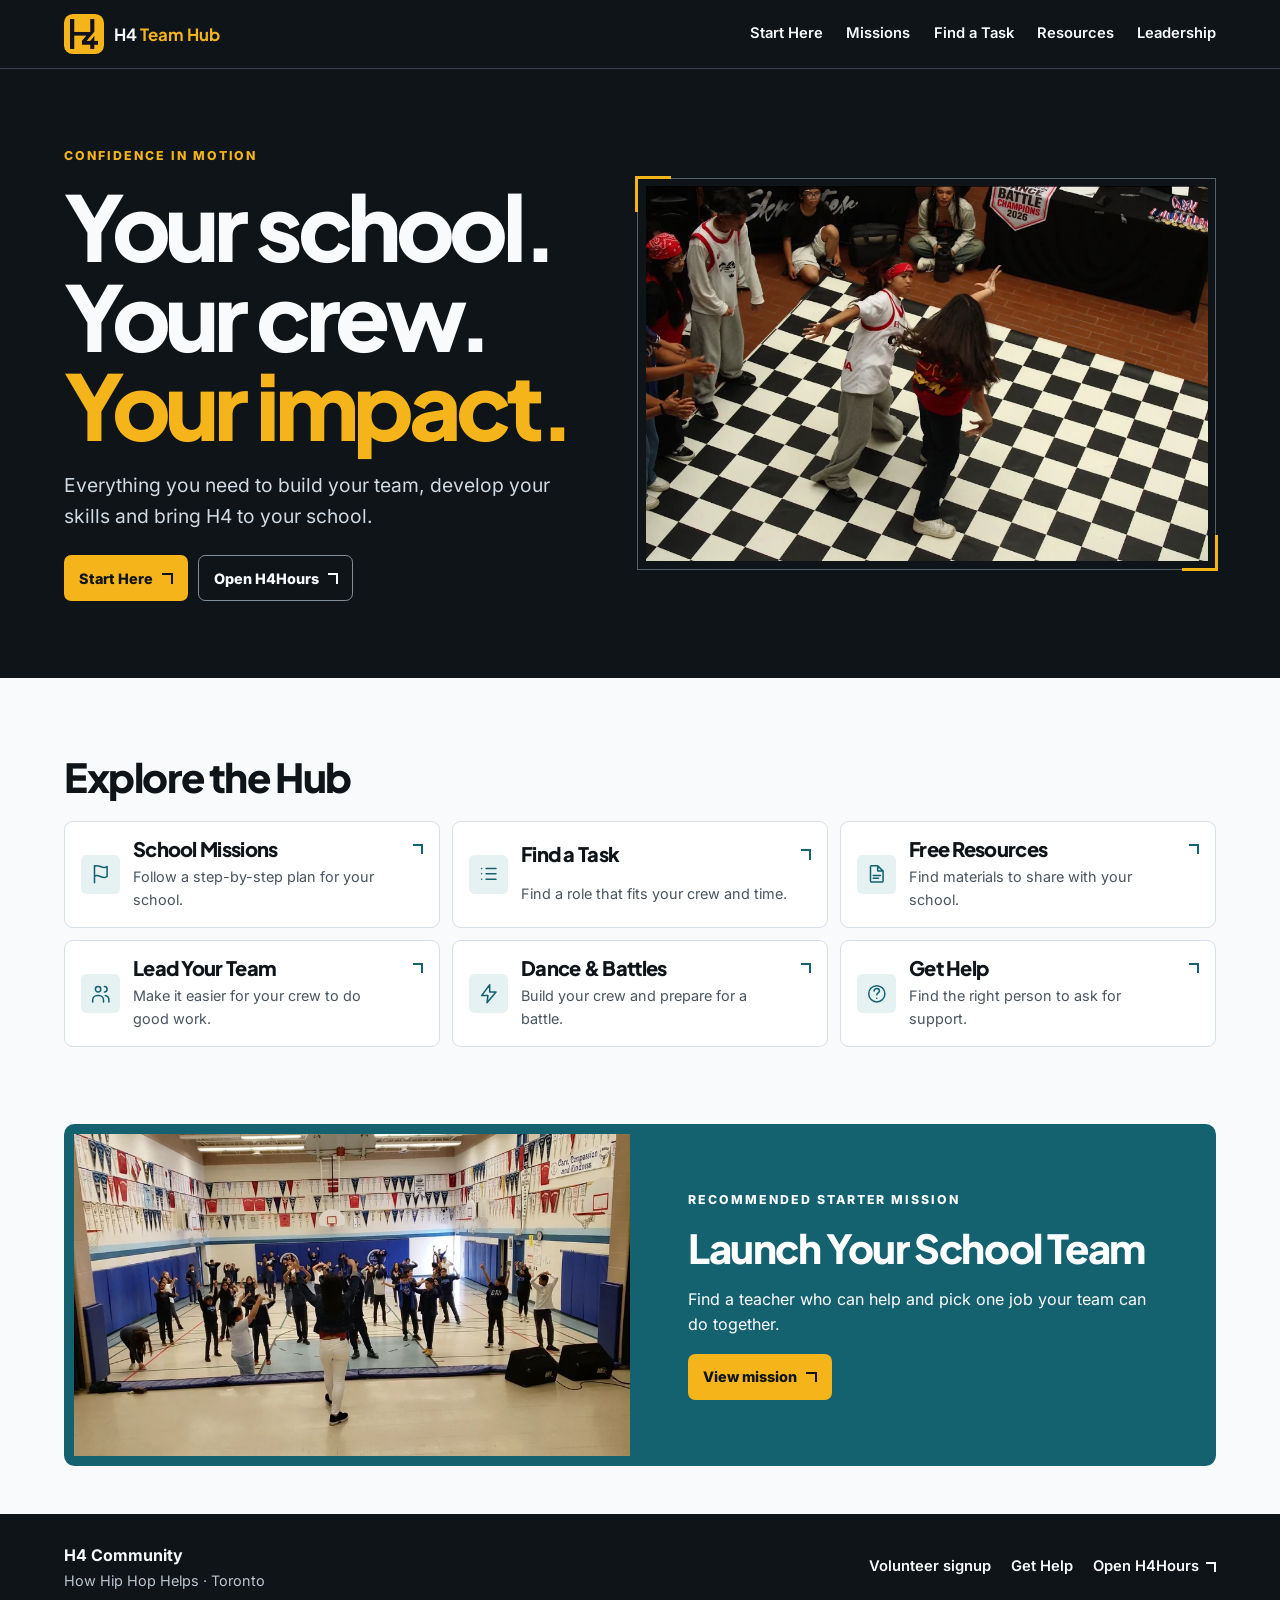
==== h4team/index.html @ 639a9986 "Add H4 Team Hub for the student volunteer pilot" ====
<!doctype html>
<html lang="en">
<head>
  <meta charset="utf-8">
  <meta name="viewport" content="width=device-width, initial-scale=1">
  <meta name="description" content="Everything you need to build your team, develop your skills and bring H4 to your school.">
  <title>Your school. Your crew. Your impact. | H4 Team Hub</title>
  <link rel="icon" href="/favicon.ico">
  <link rel="stylesheet" href="/h4team/assets/hub.css">
  <script type="module" src="/h4team/assets/hub.js"></script>
</head>
<body data-page="home">
  <a class="skip" href="#main">Skip to content</a>
  <header class="site-header">
    <div class="wrap header-inner">
      <a class="brand" href="/h4team/" aria-label="H4 Team Hub home">
        <img src="/h4team/assets/logo.webp" alt="" width="40" height="40">
        <span>H4 <strong>Team Hub</strong></span>
      </a>
      <nav class="desktop-nav" aria-label="Main navigation"><a href="/h4team/start/">Start Here</a>
<a href="/h4team/missions/">Missions</a>
<a href="/h4team/tasks/">Find a Task</a>
<a href="/h4team/resources/">Resources</a>
<a href="/h4team/lead/">Leadership</a></nav>
      <details class="mobile-nav">
        <summary>Menu <span class="icon-menu" aria-hidden="true"></span></summary>
        <nav aria-label="Mobile navigation"><a href="/h4team/start/">Start Here</a>
<a href="/h4team/missions/">Missions</a>
<a href="/h4team/tasks/">Find a Task</a>
<a href="/h4team/resources/">Resources</a>
<a href="/h4team/lead/">Leadership</a></nav>
      </details>
    </div>
  </header>
  <main id="main">

    <section class="home-hero">
      <div class="wrap hero-grid">
        <div class="hero-copy">
          <p class="eyebrow">Confidence in motion</p>
          <h1>Your school.<br>Your crew.<br><em>Your impact.</em></h1>
          <p>Everything you need to build your team, develop your skills and bring H4 to your school.</p>
          <div class="actions"><a class="button" href="start/">Start Here <span class="icon-arrow" aria-hidden="true"></span></a> <a class="button button-outline" href="https://h4hours.org/">Open H4Hours <span class="icon-arrow" aria-hidden="true"></span></a></div>
        </div>
        <figure class="hero-photo">
          <img src="assets/showcase.webp" alt="Overhead view of an H4 dance circle" width="975" height="651" fetchpriority="high">
        </figure>
      </div>
    </section>


    <section class="section wrap" aria-labelledby="explore">
      <h2 id="explore">Explore the Hub</h2>
      <div class="destinations"><a class="destination" href="missions/"><span class="tile-icon"><svg viewBox="0 0 24 24" fill="none" stroke="currentColor" stroke-width="1.7" stroke-linecap="round" stroke-linejoin="round" aria-hidden="true"><path d="M5 22V3m0 1c4-4 9 4 14 0v11c-5 4-10-4-14 0"/></svg></span><h3>School Missions</h3><p>Follow a step-by-step plan for your school.</p><span class="icon-arrow" aria-hidden="true"></span></a>
<a class="destination" href="tasks/"><span class="tile-icon"><svg viewBox="0 0 24 24" fill="none" stroke="currentColor" stroke-width="1.7" stroke-linecap="round" stroke-linejoin="round" aria-hidden="true"><path d="M9 6h11M9 12h11M9 18h11M4 6h.01M4 12h.01M4 18h.01"/></svg></span><h3>Find a Task</h3><p>Find a role that fits your crew and time.</p><span class="icon-arrow" aria-hidden="true"></span></a>
<a class="destination" href="resources/"><span class="tile-icon"><svg viewBox="0 0 24 24" fill="none" stroke="currentColor" stroke-width="1.7" stroke-linecap="round" stroke-linejoin="round" aria-hidden="true"><path d="M13 3H6a1 1 0 0 0-1 1v16a1 1 0 0 0 1 1h12a1 1 0 0 0 1-1V9Zm0 0v6h6M8 14h8M8 17h6"/></svg></span><h3>Free Resources</h3><p>Find materials to share with your school.</p><span class="icon-arrow" aria-hidden="true"></span></a>
<a class="destination" href="lead/"><span class="tile-icon"><svg viewBox="0 0 24 24" fill="none" stroke="currentColor" stroke-width="1.7" stroke-linecap="round" stroke-linejoin="round" aria-hidden="true"><circle cx="9" cy="7" r="3"/><path d="M3 21v-2a5 5 0 0 1 5-5h2a5 5 0 0 1 5 5v2M16 4a3 3 0 0 1 0 6m1 4a5 5 0 0 1 4 5v2"/></svg></span><h3>Lead Your Team</h3><p>Make it easier for your crew to do good work.</p><span class="icon-arrow" aria-hidden="true"></span></a>
<a class="destination" href="guides/#build-a-school-dance-crew"><span class="tile-icon"><svg viewBox="0 0 24 24" fill="none" stroke="currentColor" stroke-width="1.7" stroke-linecap="round" stroke-linejoin="round" aria-hidden="true"><path d="m13 2-9 12h7l-1 8 10-12h-7z"/></svg></span><h3>Dance &amp; Battles</h3><p>Build your crew and prepare for a battle.</p><span class="icon-arrow" aria-hidden="true"></span></a>
<a class="destination" href="help/"><span class="tile-icon"><svg viewBox="0 0 24 24" fill="none" stroke="currentColor" stroke-width="1.7" stroke-linecap="round" stroke-linejoin="round" aria-hidden="true"><circle cx="12" cy="12" r="9"/><path d="M9 9a3 3 0 0 1 6 0c0 2-3 2-3 4m0 4h.01"/></svg></span><h3>Get Help</h3><p>Find the right person to ask for support.</p><span class="icon-arrow" aria-hidden="true"></span></a></div>
    </section>
    <section class="wrap section starter">
      <div class="starter-photo"><img src="assets/workshop.webp" alt="H4 workshop participants practising together" width="900" height="521" loading="lazy"></div>
      <div class="starter-copy">
        <p class="eyebrow">Recommended starter mission</p>
        <h2>Launch Your School Team</h2>
        <p>Find a teacher who can help and pick one job your team can do together.</p>
        <a class="button" href="missions/#launch-your-school-team">View mission <span class="icon-arrow" aria-hidden="true"></span></a>
      </div>
    </section>

  </main>
  <footer class="site-footer">
    <div class="wrap footer-inner">
      <div><strong>H4 Community</strong><p>How Hip Hop Helps · Toronto</p></div>
      <nav aria-label="Footer navigation">
        <a href="/">Volunteer signup</a>
        <a href="/h4team/help/">Get Help</a>
        <a href="https://h4hours.org/">Open H4Hours <span class="icon-arrow" aria-hidden="true"></span></a>
      </nav>
    </div>
  </footer>
</body>
</html>
---- h4team/assets/hub.css ----
@font-face {
  font-family: Inter;
  src: url("inter.woff2") format("woff2");
  font-style: normal;
  font-weight: 100 900;
  font-display: swap;
}
@font-face {
  font-family: "Plus Jakarta Sans";
  src: url("plus-jakarta-sans.woff2") format("woff2");
  font-style: normal;
  font-weight: 200 800;
  font-display: swap;
}


:root {
  color-scheme: light;
  --ink: #0f1419;
  --charcoal: #171e26;
  --gold: #f4b41a;
  --teal: #146170;
  --paper: #f8fafc;
  --muted: #49545e;
  --line: #d6dfe6;
  --heading: "Plus Jakarta Sans", system-ui, sans-serif;
  font: 100%/1.6 Inter, system-ui, sans-serif;
  color: var(--ink);
  background: var(--paper);
}

*, *::before, *::after { box-sizing: border-box; }
body { margin: 0; }
img { display: block; max-width: 100%; height: auto; }
a { color: var(--teal); text-underline-offset: .18em; }
button, input, select, textarea { font: inherit; }
button, summary { cursor: pointer; }
:focus-visible { outline: 3px solid #267689; outline-offset: 4px; }
.site-header :focus-visible, .site-footer :focus-visible, .home-hero :focus-visible, .page-head :focus-visible { outline-color: var(--gold); }
[id] { scroll-margin-top: 1.25rem; }
h1, h2, h3 { font-family: var(--heading); line-height: 1.12; font-weight: 800; margin: 0; letter-spacing: -.035em; }
h2 { font-size: clamp(1.65rem, 4vw, 2.5rem); }
h3 { font-size: 1.25rem; }
p { margin: .75em 0; }
.wrap { width: min(100% - 2rem, 72rem); margin-inline: auto; }
.narrow { max-width: 46rem; }
.section { padding-block: clamp(2.2rem, 6vw, 5rem); }
.narrow > h2:not(:first-child) { margin-top: 2rem; }
.panel-body a, .guide a { overflow-wrap: anywhere; }
.skip { position: absolute; left: 1rem; top: .5rem; z-index: 5; transform: translateY(-200%); background: var(--gold); color: var(--ink); padding: .65rem 1rem; }
.skip:focus { transform: none; }

.site-header, .site-footer { color: var(--paper); background: var(--ink); }
.site-header { border-bottom: 1px solid #37424d; }
.header-inner, .footer-inner { display: flex; flex-wrap: wrap; justify-content: space-between; align-items: center; gap: 1rem; }
.header-inner { min-height: 4.25rem; position: relative; }
.brand { display: inline-flex; align-items: center; gap: .65rem; font: 700 1.05rem var(--heading); color: var(--paper); text-decoration: none; }
.brand img { width: 40px; height: 40px; padding: .25rem; background: var(--gold); border-radius: .55rem; }
.brand strong { color: var(--gold); }
.desktop-nav { display: none; }
.site-header nav a, .site-footer nav a { display: inline-flex; align-items: center; min-height: 44px; color: var(--paper); font-size: .92rem; font-weight: 600; text-decoration: none; }
.site-header nav a:hover, .site-header nav [aria-current], .site-footer nav a:hover { color: var(--gold); }
.mobile-nav summary { list-style: none; min-height: 44px; display: flex; align-items: center; gap: .55rem; padding: 0 .75rem; border: 1px solid #59626a; border-radius: .45rem; font-size: .9rem; font-weight: 700; }
.mobile-nav summary::-webkit-details-marker { display: none; }
.mobile-nav nav { position: absolute; z-index: 3; left: 0; right: 0; top: calc(100% - .15rem); padding: .5rem; border: 1px solid #59626a; border-radius: .5rem; background: var(--charcoal); box-shadow: 0 .8rem 1.5rem #0f141932; }
.mobile-nav nav a { display: flex; padding-inline: .8rem; border-radius: .25rem; }
.mobile-nav nav a:hover { background: var(--ink); }
.site-footer { padding-block: 1.8rem; margin-top: 1rem; }
.site-footer p { margin: 0; font-size: .9rem; color: #bac5ce; }
.site-footer nav { display: flex; flex-wrap: wrap; gap: 0 1.25rem; }

.home-hero, .page-head { background: var(--ink); color: var(--paper); }
.hero-grid { display: grid; gap: 1.75rem; align-items: center; padding-block: clamp(2.3rem, 6vw, 5rem); }
.hero-copy h1 { font-size: clamp(2.55rem, 8vw, 5.65rem); line-height: .99; letter-spacing: -.06em; word-spacing: .025em; }
.hero-copy em { color: var(--gold); font-style: normal; }
.hero-copy > p:not(.eyebrow), .page-head p { color: #cfdae2; max-width: 43ch; font-size: clamp(1rem, 2.3vw, 1.2rem); margin-block: 1.25rem 1.5rem; }
.eyebrow { color: var(--gold); text-transform: uppercase; font-size: .77rem; font-weight: 800; letter-spacing: .16em; margin: 0 0 1rem; }
.hero-photo { margin: 0; position: relative; border: 1px solid #52616a; padding: .45rem; }
.hero-photo::before, .hero-photo::after { content: ""; position: absolute; width: 2.25rem; height: 2.25rem; border: solid var(--gold); pointer-events: none; }
.hero-photo::before { top: -.18rem; left: -.18rem; border-width: 3px 0 0 3px; }
.hero-photo::after { bottom: -.18rem; right: -.18rem; border-width: 0 3px 3px 0; }
.hero-photo img { width: 100%; }
.actions { display: flex; flex-wrap: wrap; align-items: center; gap: .65rem; }
.button { display: inline-flex; align-items: center; justify-content: center; gap: .55rem; min-height: 46px; border: 1px solid transparent; padding: .6rem .9rem; border-radius: .45rem; background: var(--gold); color: var(--ink); font-weight: 800; font-size: .9rem; text-decoration: none; }
.button:hover { background: #ffd16a; }
.button-outline { color: var(--paper); background: transparent; border-color: #82909b; }
.button-outline:hover { color: var(--ink); }
.button-quiet { color: var(--teal); background: #fff; border-color: #a0b6bc; }
.button-quiet:hover { background: #e5eff0; }

.destinations { display: grid; gap: .75rem; margin-top: 1.3rem; }
.destination { display: grid; grid-template-columns: auto 1fr auto; column-gap: .8rem; align-items: center; position: relative; min-width: 0; padding: 1rem; background: #fff; border: 1px solid var(--line); border-radius: .55rem; text-decoration: none; color: var(--ink); transition: border-color .15s, box-shadow .15s; }
.destination:hover { border-color: var(--teal); box-shadow: 0 .4rem 1rem #0f141915; }
.destination h3 { grid-column: 2; }
.destination p { grid-column: 2; color: var(--muted); font-size: .9rem; margin: .3rem 0 0; }
.destination > .icon-arrow { grid-column: 3; grid-row: 1; color: var(--teal); }
.tile-icon { grid-row: span 2; display: grid; place-items: center; width: 2.45rem; height: 2.45rem; border-radius: .35rem; background: #e6f1f2; color: var(--teal); }
.tile-icon svg { width: 1.35rem; height: 1.35rem; }
.starter { display: grid; padding-block: 0; margin-bottom: 3rem; background: var(--teal); color: #fff; border-radius: .65rem; overflow: hidden; }
.starter-photo img { width: 100%; }
.starter-copy { padding: clamp(1.3rem, 4vw, 3rem); align-self: center; }
.starter-copy p:not(.eyebrow) { margin: 1rem 0; }
.page-head .wrap { padding-block: 1.7rem 2.4rem; }
.page-head h1 { font-size: clamp(2.25rem, 7vw, 4.3rem); margin-top: .5rem; }
.page-head p { margin-bottom: 0; }
.return { display: inline-flex; gap: .45rem; min-height: 44px; align-items: center; color: var(--gold); }
.return::before { content: ""; width: .5rem; height: .5rem; border: solid currentColor; border-width: 0 0 2px 2px; transform: rotate(45deg); }
.notice { background: #fff6dd; border-left: .25rem solid #a76b00; border-radius: .25rem; padding: .85rem 1rem; margin: 0 0 1.25rem; }
.steps { padding: 0; list-style: none; counter-reset: step; }
.steps li { counter-increment: step; position: relative; padding: 0 0 1.4rem 3.2rem; }
.steps li::before { content: counter(step); position: absolute; top: 0; left: 0; display: grid; place-items: center; background: var(--gold); color: var(--ink); font-weight: 800; width: 2.35rem; height: 2.35rem; border-radius: .4rem; }
.steps h2 { font-size: 1.45rem; }
.stack, .mission-list, .task-list, .resource-list { display: grid; gap: 1rem; }
.panel { background: #fff; border: 1px solid var(--line); border-radius: .55rem; min-width: 0; }
.panel summary { padding: .85rem 1rem; min-height: 48px; font: 800 1.12rem/1.4 var(--heading); }
.panel-body { border-top: 1px solid var(--line); padding: .8rem 1rem 1rem; }
.panel-body h3 { margin-top: 1.2rem; }
.panel-body blockquote { background: #eef4f5; border-left: 3px solid var(--teal); padding: .8rem; margin: 1rem 0; }
.guide { padding: 1.25rem; }
.guide img { border-radius: .35rem; margin-bottom: 1rem; }
.guide li, .panel-body li { margin-bottom: .55rem; }
.task-list { align-items: start; }
.status { min-height: 1.6rem; color: var(--muted); }
.filters { display: grid; grid-template-columns: repeat(auto-fit, minmax(min(100%, 12rem), 1fr)); gap: .75rem; align-items: end; background: #e9eff2; border: 1px solid var(--line); padding: 1rem; border-radius: .55rem; }
.filters label { display: grid; gap: .25rem; font-size: .9rem; font-weight: 700; }
.filters input, .filters select, textarea { width: 100%; min-height: 46px; border: 1px solid #81919d; border-radius: .35rem; background: #fff; color: var(--ink); padding: .5rem; }
.task-card > header { padding: 1rem; }
.task-card header p { margin-bottom: 0; }
.task-card details { border-top: 1px solid var(--line); }
.task-card fieldset { border: 0; margin: 1rem 0; padding: 0; }
.task-card legend { font-weight: 800; }
.task-card label { display: flex; align-items: center; gap: .75rem; min-height: 44px; }
.task-card input[type="checkbox"] { flex: 0 0 auto; width: 1.25rem; height: 1.25rem; accent-color: var(--teal); }
.meta { color: var(--teal); font-size: .82rem; font-weight: 800; letter-spacing: .02em; }
dialog { width: min(33rem, 100% - 2rem); border: 1px solid var(--line); border-radius: .6rem; padding: 1.2rem; }
dialog::backdrop { background: #0f1419bf; }
dialog textarea { min-height: 9rem; resize: vertical; }
.copy-status { position: fixed; right: 1rem; bottom: 1rem; max-width: calc(100vw - 2rem); z-index: 4; padding: .6rem .9rem; background: var(--ink); color: #fff; border-radius: .35rem; }
.copy-status:empty { padding: 0; }

@media (min-width: 42rem) {
  .wrap { width: min(100% - 3rem, 72rem); }
  .destinations, .resource-list, .task-list { grid-template-columns: repeat(2, minmax(0, 1fr)); }
  .starter { grid-template-columns: 1fr 1fr; }
  .starter-photo { align-self: center; padding: .65rem; }
}
@media (min-width: 52rem) {
  .desktop-nav { display: flex; gap: 1.45rem; }
  .mobile-nav { display: none; }
  .hero-grid { grid-template-columns: 1fr 1.08fr; gap: 2.35rem; }
  .destinations { grid-template-columns: repeat(3, minmax(0, 1fr)); }
}
@media (prefers-reduced-motion: reduce) {
  *, *::before, *::after { scroll-behavior: auto !important; transition: none !important; }
}

.starter-copy .eyebrow { color: var(--paper); }

.icon-arrow { display: inline-block; flex: none; width: .65rem; height: .65rem; border: solid currentColor; border-width: 2px 2px 0 0; }
.icon-menu { display: inline-block; width: .9rem; height: .65rem; border: solid currentColor; border-width: 2px 0; position: relative; }
.icon-menu::before { content: ""; position: absolute; top: calc(50% - 1px); width: 100%; border-top: 2px solid; }
.site-footer nav a { gap: .4rem; }

.summary-note { display: block; margin: .25rem 0 0 1.05rem; color: var(--muted); font: 500 .9rem/1.5 Inter, system-ui, sans-serif; }
.task-card h2 { font-size: clamp(1.35rem, 3vw, 1.85rem); }
.task-card .meta { margin: 0 0 .45rem; }
.task-card details > summary { color: var(--teal); }
.task-card details[open] { background: #fbfcfd; }
.mission-list details[open], .resource-list details[open] { border-color: #8daeb4; }
.resource-list { align-items: start; }
.resource-list .guide > h2 { font-size: 1.45rem; margin-bottom: .85rem; }
.resource-list .guide > details + details { margin-top: .55rem; }
.resource-list .panel-body > .button { margin: .25rem .35rem .25rem 0; }
.resource-list blockquote, .copy-lines { white-space: pre-line; }
.resource-preview { max-height: 23rem; width: auto; }
.feature-panel { display: grid; overflow: hidden; background: var(--charcoal); color: var(--paper); border-radius: .65rem; }
.feature-panel > div { padding: clamp(1.25rem, 4vw, 2.5rem); align-self: center; }
.feature-panel img { width: 100%; height: 100%; object-fit: cover; }
.feature-panel .button + a { color: var(--paper); }
.feature-panel :focus-visible { outline-color: var(--gold); }
.feature-panel p { max-width: 40ch; }
.route-links { display: flex; flex-wrap: wrap; gap: .65rem; margin-block: 1rem; }
.route-links a { display: inline-flex; align-items: center; min-height: 44px; }
.guide h2 { margin-bottom: .7rem; }
@media (min-width: 42rem) {
  .feature-panel { grid-template-columns: 1.15fr 1fr; }
}

.section-intro { max-width: 52ch; margin: 0 0 1.5rem; }
.guide-photo { margin: 0; }
.guide-photo img { border-radius: .55rem; }
.task-card:target, .mission-list > :target, .resource-list details:target { border-color: var(--teal); box-shadow: 0 0 0 2px #14617026; }
.resource-shortcuts { margin: 0 0 1.5rem; }
@media (max-width: 41.99rem) {
  .filters { grid-template-columns: repeat(2, minmax(0, 1fr)); }
  .filters label { min-width: 0; }
  .filters label:first-child, .filters label:nth-child(4) { grid-column: 1 / -1; }
  .filters button { grid-column: 2; justify-self: end; }
}
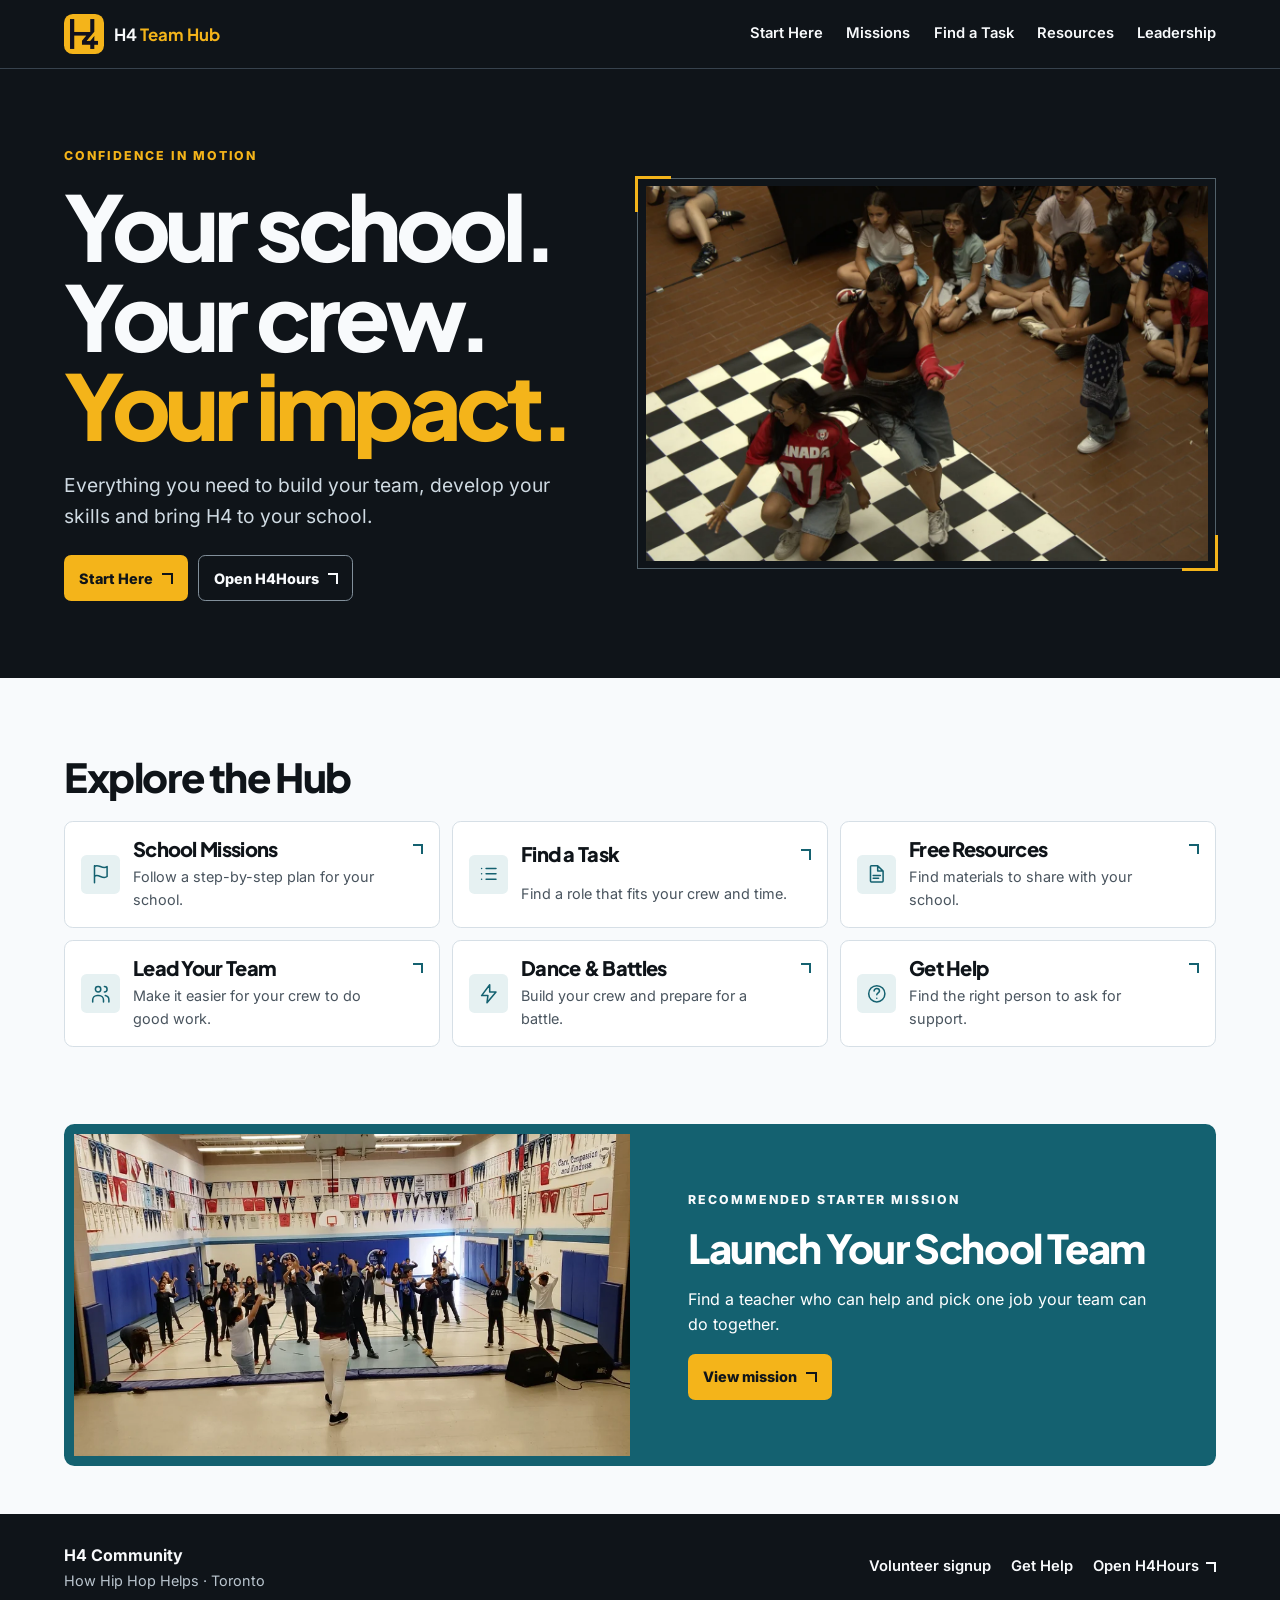
==== commit b08d66ce: "Update Team Hub hero photo" ====
--- a/h4team/index.html
+++ b/h4team/index.html
@@ -43,7 +43,7 @@
           <div class="actions"><a class="button" href="start/">Start Here <span class="icon-arrow" aria-hidden="true"></span></a> <a class="button button-outline" href="https://h4hours.org/">Open H4Hours <span class="icon-arrow" aria-hidden="true"></span></a></div>
         </div>
         <figure class="hero-photo">
-          <img src="assets/showcase.webp" alt="Overhead view of an H4 dance circle" width="975" height="651" fetchpriority="high">
+          <img src="assets/3-peat-hero.webp" alt="Two dancers performing on a checkerboard floor as students watch" width="1200" height="800" fetchpriority="high">
         </figure>
       </div>
     </section>
